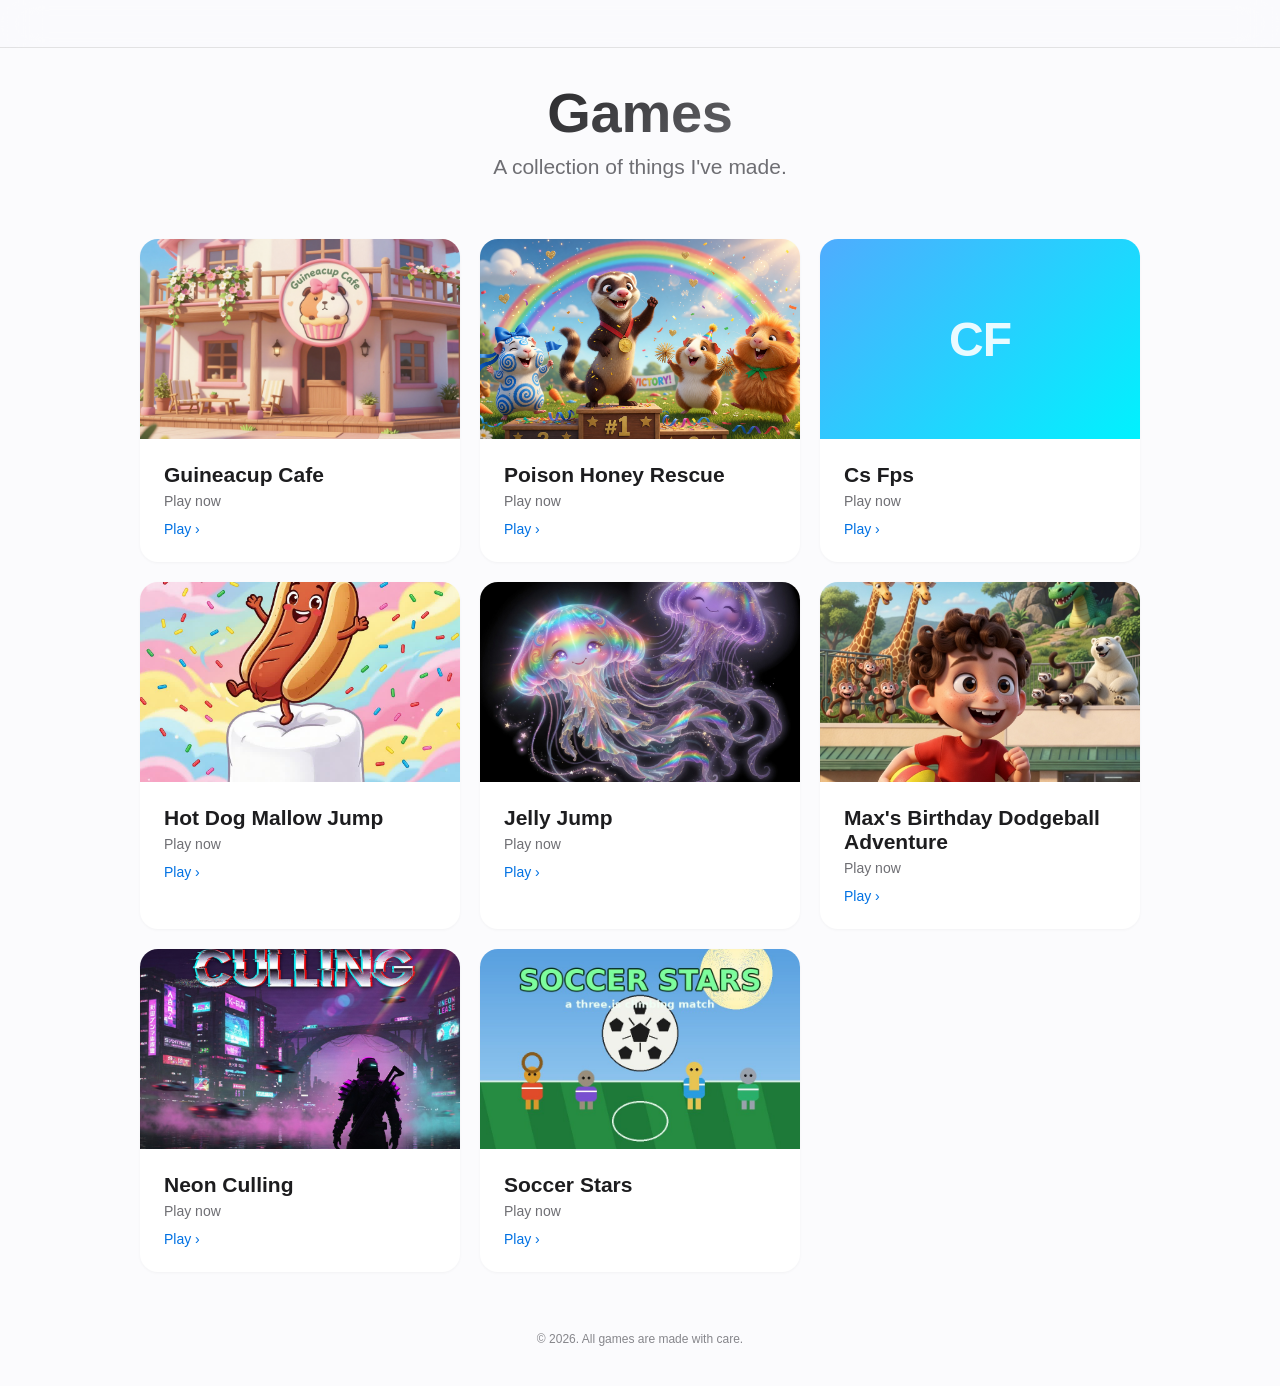
==== index.html @ dd81d16c "Auto-update game index" ====
<!DOCTYPE html>
<html lang="en">
<head>
    <meta charset="UTF-8">
    <meta name="viewport" content="width=device-width, initial-scale=1.0">
    <title>Games</title>
    <style>
        * { margin: 0; padding: 0; box-sizing: border-box; }
        body {
            font-family: -apple-system, BlinkMacSystemFont, "SF Pro Display", "Segoe UI", "Helvetica Neue", sans-serif;
            background: #fbfbfd;
            color: #1d1d1f;
            min-height: 100vh;
            display: flex;
            flex-direction: column;
            align-items: center;
            padding: 80px 20px 40px;
        }
        .nav {
            position: fixed; top: 0; left: 0; right: 0; height: 48px;
            background: rgba(251, 251, 253, 0.8);
            backdrop-filter: saturate(180%) blur(20px);
            -webkit-backdrop-filter: saturate(180%) blur(20px);
            border-bottom: 1px solid rgba(0,0,0,0.1);
            z-index: 1000;
        }
        .hero {
            text-align: center; margin-bottom: 60px;
            animation: fadeInUp 0.8s ease;
        }
        .hero h1 {
            font-size: 56px; font-weight: 700; letter-spacing: -0.005em;
            margin-bottom: 10px;
            background: linear-gradient(135deg, #1d1d1f 0%, #6e6e73 100%);
            -webkit-background-clip: text;
            -webkit-text-fill-color: transparent;
            background-clip: text;
        }
        .hero p { font-size: 21px; color: #6e6e73; font-weight: 400; }
        .grid {
            display: grid;
            grid-template-columns: repeat(auto-fill, minmax(300px, 1fr));
            gap: 20px; max-width: 1000px; width: 100%;
        }
        .card {
            background: #fff; border-radius: 18px; overflow: hidden;
            text-decoration: none; color: inherit;
            transition: transform 0.4s cubic-bezier(0.25, 0.1, 0.25, 1),
                        box-shadow 0.4s cubic-bezier(0.25, 0.1, 0.25, 1);
            box-shadow: 0 1px 3px rgba(0,0,0,0.04);
            animation: fadeInUp 0.8s ease backwards;
        }
        .card:nth-child(1) { animation-delay: 0.1s; }
        .card:nth-child(2) { animation-delay: 0.2s; }
        .card:nth-child(3) { animation-delay: 0.3s; }
        .card:nth-child(4) { animation-delay: 0.4s; }
        .card:nth-child(5) { animation-delay: 0.5s; }
        .card:nth-child(6) { animation-delay: 0.6s; }
        .card:hover {
            transform: translateY(-6px);
            box-shadow: 0 12px 40px rgba(0,0,0,0.12);
        }
        .card-thumb {
            width: 100%; height: 200px;
            background: linear-gradient(135deg, #667eea 0%, #764ba2 100%);
            display: flex; align-items: center; justify-content: center;
            font-size: 48px; color: rgba(255,255,255,0.9);
            font-weight: 700; letter-spacing: -0.02em;
            background-size: cover; background-position: center;
        }
        .card-body { padding: 24px; }
        .card-body h2 { font-size: 21px; font-weight: 600; margin-bottom: 6px; }
        .card-body p { font-size: 14px; color: #6e6e73; }
        .play-badge {
            display: inline-block; margin-top: 12px;
            font-size: 14px; color: #0071e3; font-weight: 500;
        }
        .footer { margin-top: 60px; font-size: 12px; color: #86868b; text-align: center; }
        @keyframes fadeInUp {
            from { opacity: 0; transform: translateY(20px); }
            to { opacity: 1; transform: translateY(0); }
        }
        @media (max-width: 640px) {
            .hero h1 { font-size: 40px; }
            .hero p { font-size: 17px; }
            .grid { grid-template-columns: 1fr; }
        }
    </style>
</head>
<body>
    <div class="nav"></div>
    <div class="hero">
        <h1>Games</h1>
        <p>A collection of things I've made.</p>
    </div>
    <div class="grid">
                <a href="GuineaCup_Cafe/" class="card">
            <div class="card-thumb" style="background-image: url('GuineaCup_Cafe/assets/2t3BMc2EtBxZfg.0 - Copy.png'); background-size: cover; background-position: center;"></div>
            <div class="card-body">
                <h2>Guineacup Cafe</h2>
                <p>Play now</p>
                <span class="play-badge">Play &rsaquo;</span>
            </div>
        </a>
                <a href="Poison_Honey_Rescue/" class="card">
            <div class="card-thumb" style="background-image: url('Poison_Honey_Rescue/assets/TgjVPK19sD0xbh.3.png'); background-size: cover; background-position: center;"></div>
            <div class="card-body">
                <h2>Poison Honey Rescue</h2>
                <p>Play now</p>
                <span class="play-badge">Play &rsaquo;</span>
            </div>
        </a>
                <a href="cs-fps/" class="card">
            <div class="card-thumb" style="background: linear-gradient(135deg, #4facfe, #00f2fe);">CF</div>
            <div class="card-body">
                <h2>Cs Fps</h2>
                <p>Play now</p>
                <span class="play-badge">Play &rsaquo;</span>
            </div>
        </a>
                <a href="hot-dog-mallow-jump/" class="card">
            <div class="card-thumb" style="background-image: url('hot-dog-mallow-jump/assets/thumb.jpg'); background-size: cover; background-position: center;"></div>
            <div class="card-body">
                <h2>Hot Dog Mallow Jump</h2>
                <p>Play now</p>
                <span class="play-badge">Play &rsaquo;</span>
            </div>
        </a>
                <a href="jelly-jump/" class="card">
            <div class="card-thumb" style="background-image: url('jelly-jump/assets/bg_jellies.jpeg'); background-size: cover; background-position: center;"></div>
            <div class="card-body">
                <h2>Jelly Jump</h2>
                <p>Play now</p>
                <span class="play-badge">Play &rsaquo;</span>
            </div>
        </a>
                <a href="maxs-birthday-dodgeball/" class="card">
            <div class="card-thumb" style="background-image: url('maxs-birthday-dodgeball/assets/thumbnail.png'); background-size: cover; background-position: center;"></div>
            <div class="card-body">
                <h2>Max's Birthday Dodgeball Adventure</h2>
                <p>Play now</p>
                <span class="play-badge">Play &rsaquo;</span>
            </div>
        </a>
                <a href="neon-culling/" class="card">
            <div class="card-thumb" style="background-image: url('neon-culling/assets/VeniceAI_NDfgHcP.jpeg'); background-size: cover; background-position: center;"></div>
            <div class="card-body">
                <h2>Neon Culling</h2>
                <p>Play now</p>
                <span class="play-badge">Play &rsaquo;</span>
            </div>
        </a>
                <a href="soccer-stars/" class="card">
            <div class="card-thumb" style="background-image: url('soccer-stars/assets/thumbnail.jpg'); background-size: cover; background-position: center;"></div>
            <div class="card-body">
                <h2>Soccer Stars</h2>
                <p>Play now</p>
                <span class="play-badge">Play &rsaquo;</span>
            </div>
        </a>
              </div>
    <div class="footer">
        &copy; 2026. All games are made with care.
    </div>
</body>
</html>
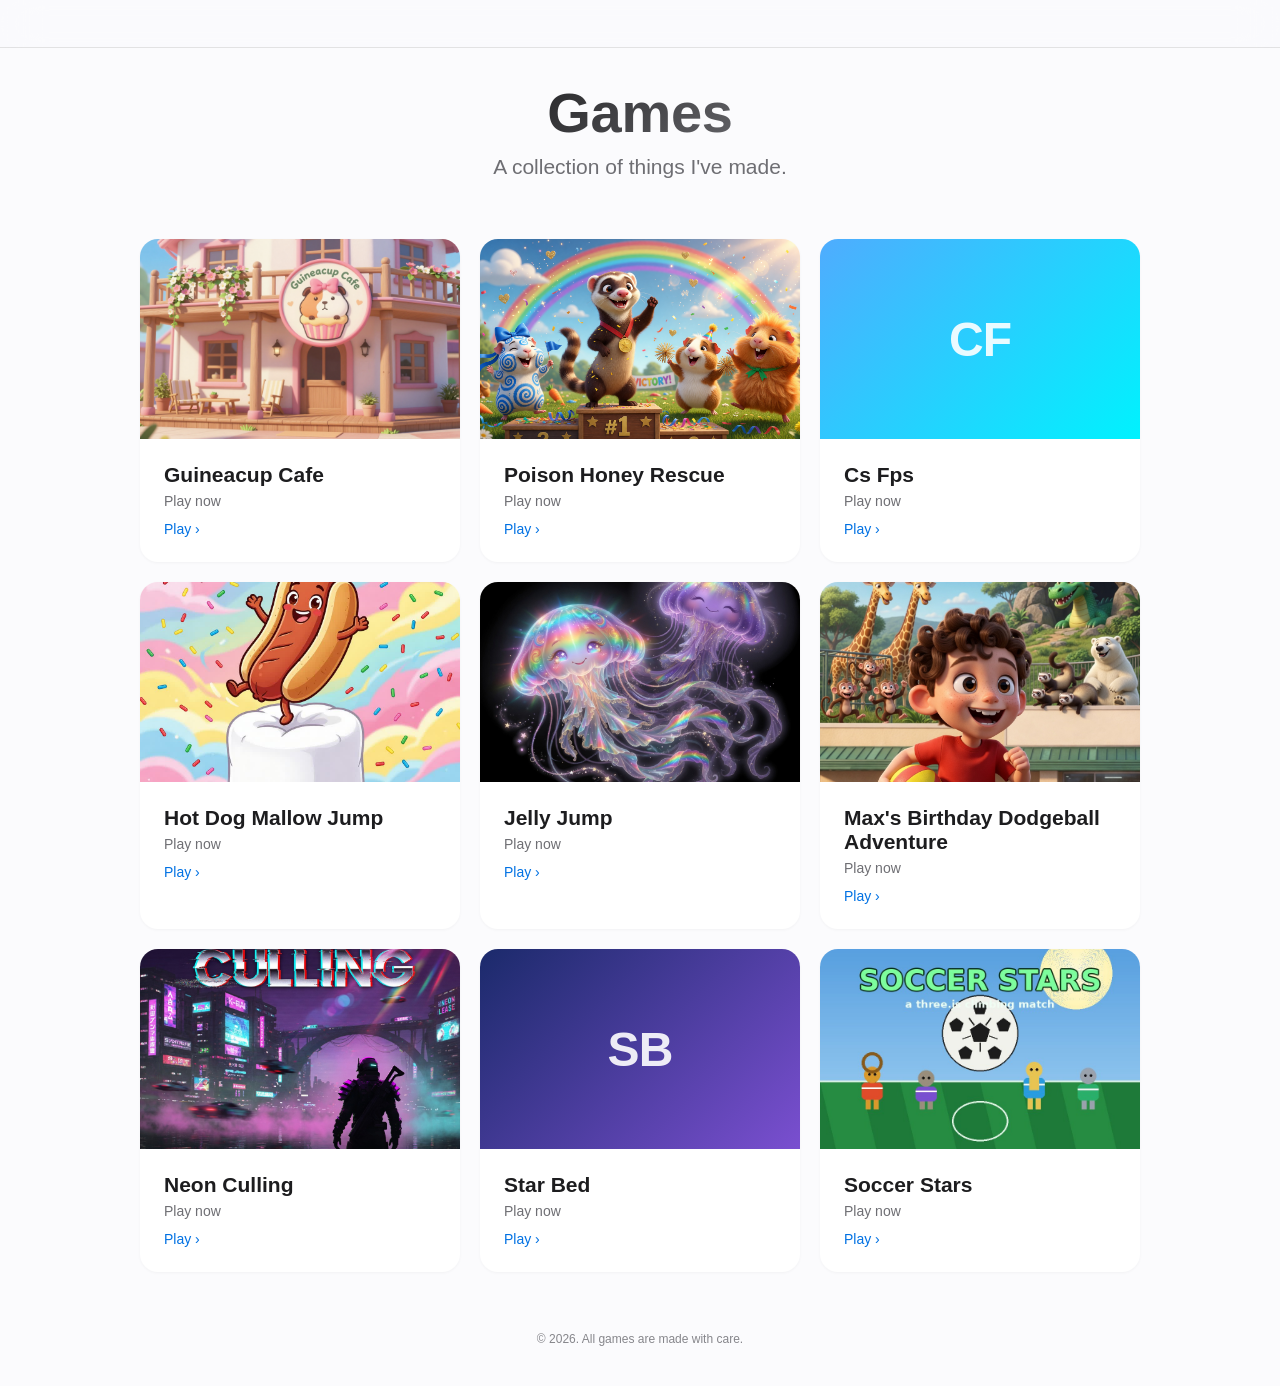
==== commit 26273d95: "Add Star Bed: cozy space critter-catching game for kids" ====
--- a/index.html
+++ b/index.html
@@ -150,6 +150,14 @@
                 <span class="play-badge">Play &rsaquo;</span>
             </div>
         </a>
+                <a href="star-bed/" class="card">
+            <div class="card-thumb" style="background: linear-gradient(135deg, #1b2a6b, #7a4fd0);">SB</div>
+            <div class="card-body">
+                <h2>Star Bed</h2>
+                <p>Play now</p>
+                <span class="play-badge">Play &rsaquo;</span>
+            </div>
+        </a>
                 <a href="soccer-stars/" class="card">
             <div class="card-thumb" style="background-image: url('soccer-stars/assets/thumbnail.jpg'); background-size: cover; background-position: center;"></div>
             <div class="card-body">
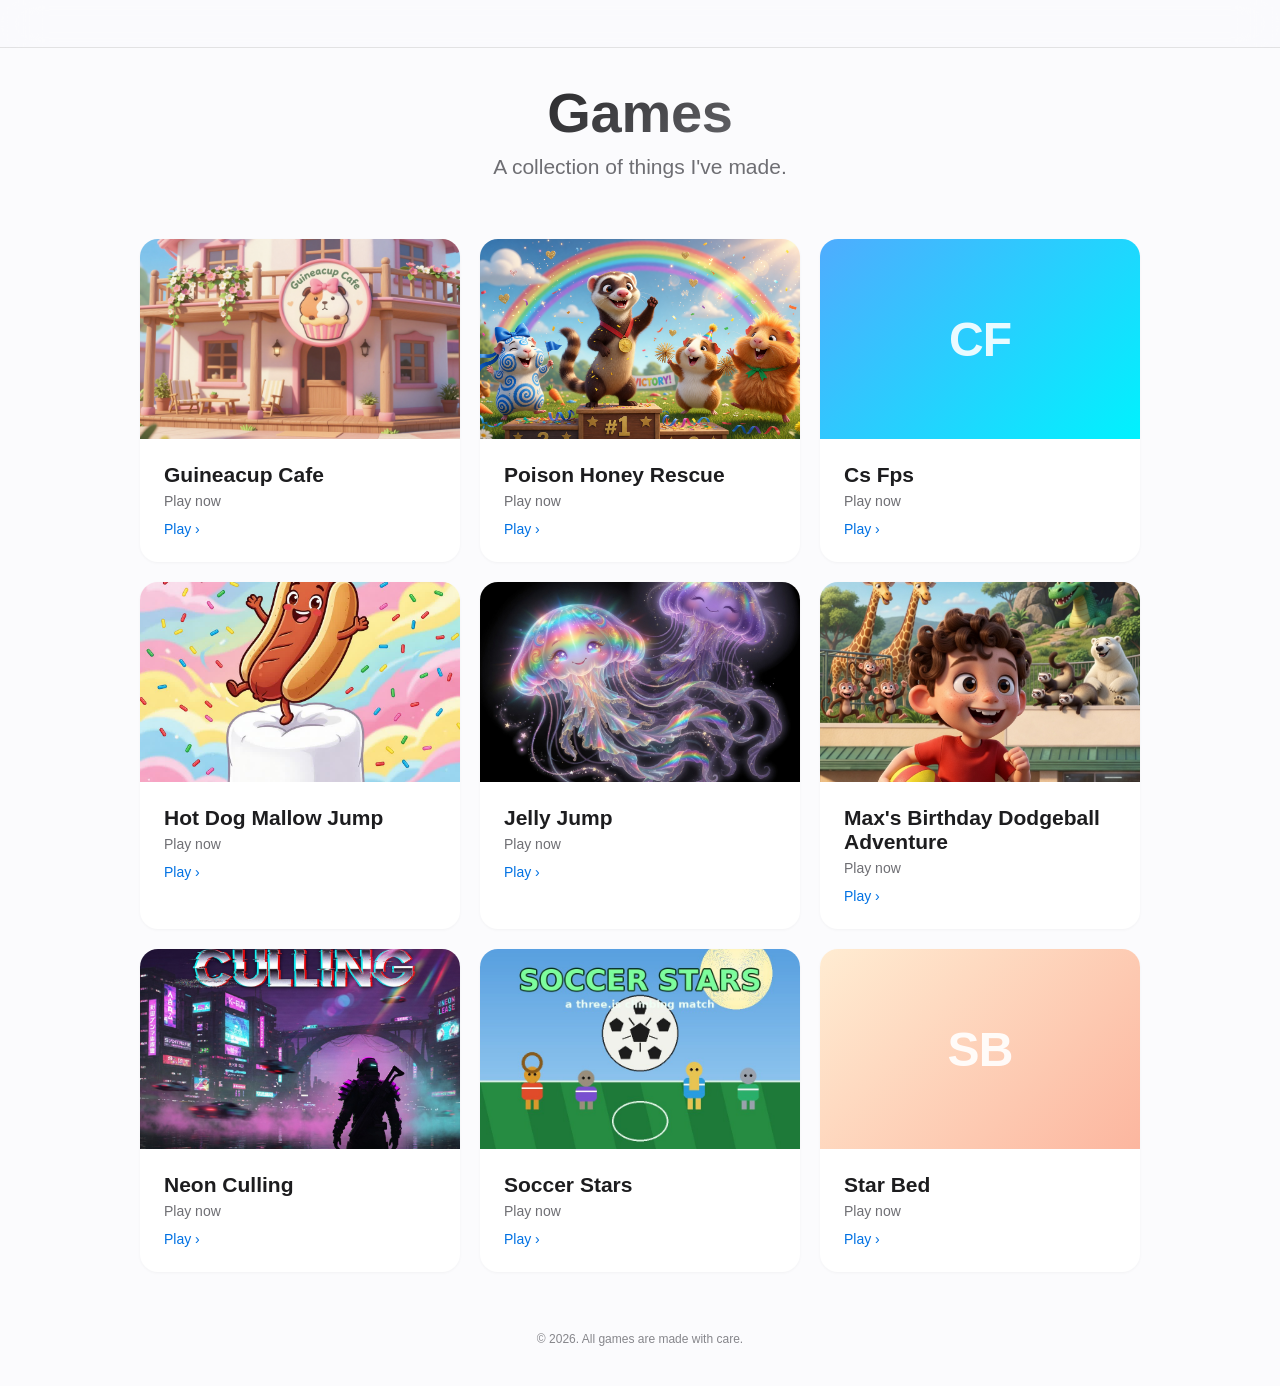
==== commit f7fb7b73: "Auto-update game index" ====
--- a/index.html
+++ b/index.html
@@ -150,18 +150,18 @@
                 <span class="play-badge">Play &rsaquo;</span>
             </div>
         </a>
-                <a href="star-bed/" class="card">
-            <div class="card-thumb" style="background: linear-gradient(135deg, #1b2a6b, #7a4fd0);">SB</div>
+                <a href="soccer-stars/" class="card">
+            <div class="card-thumb" style="background-image: url('soccer-stars/assets/thumbnail.jpg'); background-size: cover; background-position: center;"></div>
             <div class="card-body">
-                <h2>Star Bed</h2>
+                <h2>Soccer Stars</h2>
                 <p>Play now</p>
                 <span class="play-badge">Play &rsaquo;</span>
             </div>
         </a>
-                <a href="soccer-stars/" class="card">
-            <div class="card-thumb" style="background-image: url('soccer-stars/assets/thumbnail.jpg'); background-size: cover; background-position: center;"></div>
+                <a href="star-bed/" class="card">
+            <div class="card-thumb" style="background: linear-gradient(135deg, #ffecd2, #fcb69f);">SB</div>
             <div class="card-body">
-                <h2>Soccer Stars</h2>
+                <h2>Star Bed</h2>
                 <p>Play now</p>
                 <span class="play-badge">Play &rsaquo;</span>
             </div>
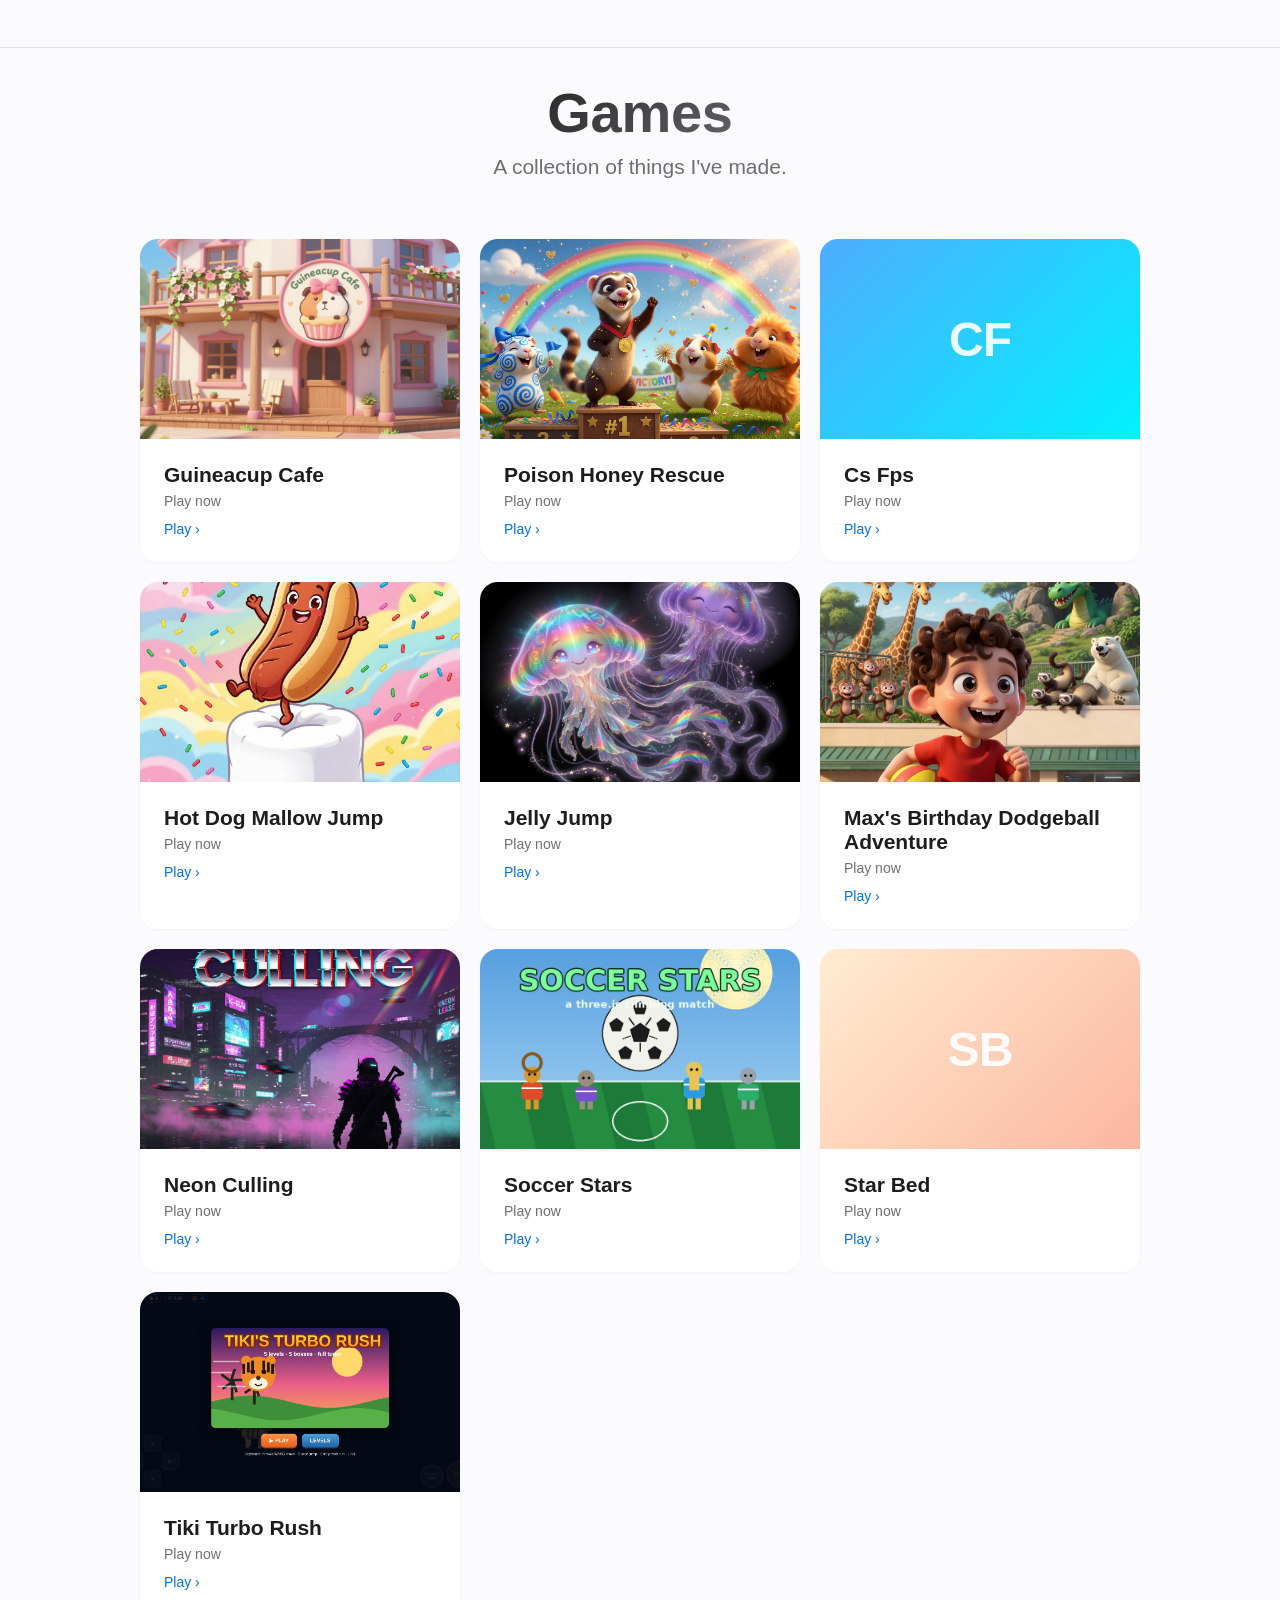
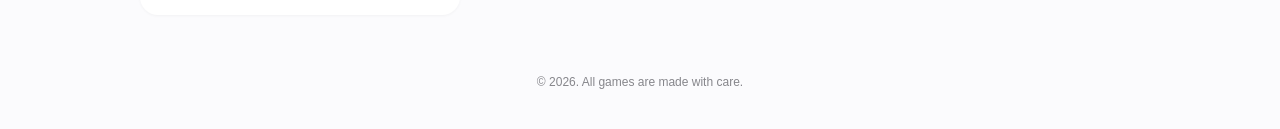
==== commit e94bb8a1: "Auto-update game index" ====
--- a/index.html
+++ b/index.html
@@ -166,6 +166,14 @@
                 <span class="play-badge">Play &rsaquo;</span>
             </div>
         </a>
+                <a href="tiki-turbo-rush/" class="card">
+            <div class="card-thumb" style="background-image: url('tiki-turbo-rush/assets/tiki-banner.png'); background-size: cover; background-position: center;"></div>
+            <div class="card-body">
+                <h2>Tiki Turbo Rush</h2>
+                <p>Play now</p>
+                <span class="play-badge">Play &rsaquo;</span>
+            </div>
+        </a>
               </div>
     <div class="footer">
         &copy; 2026. All games are made with care.
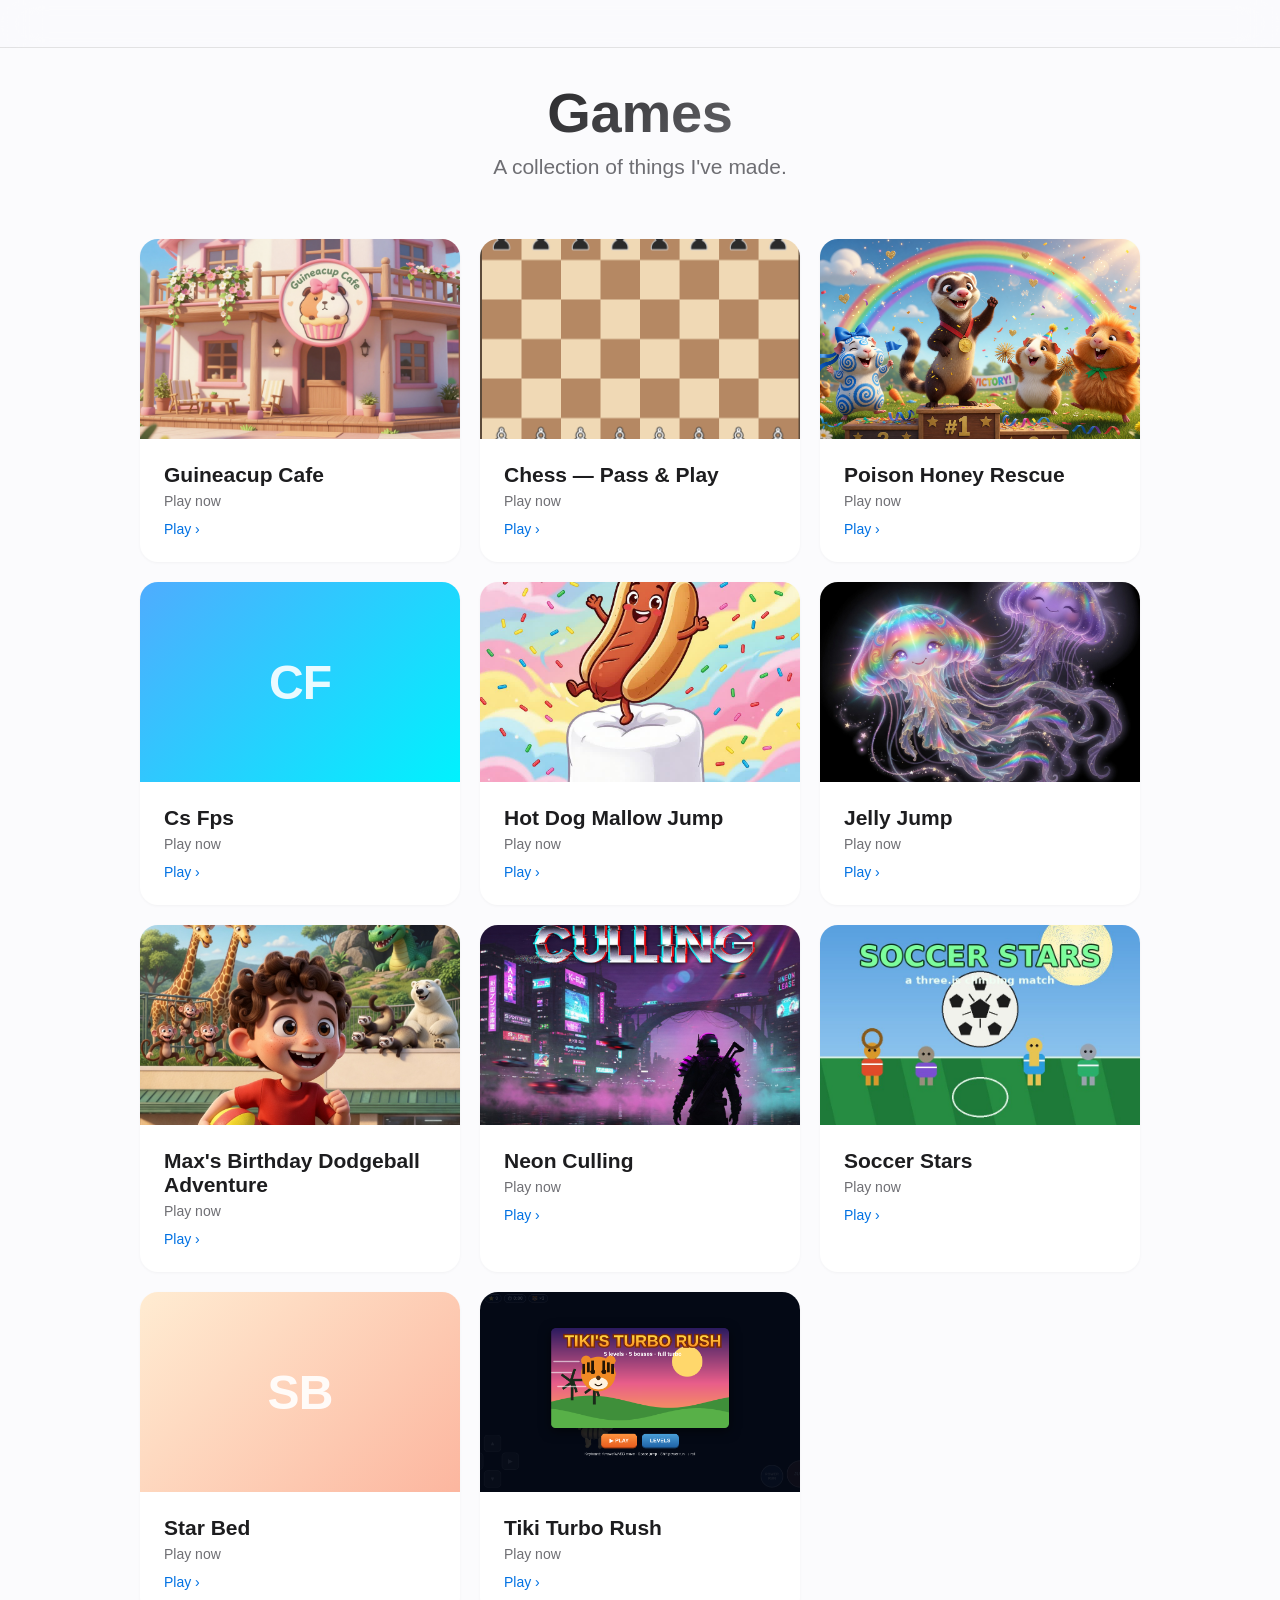
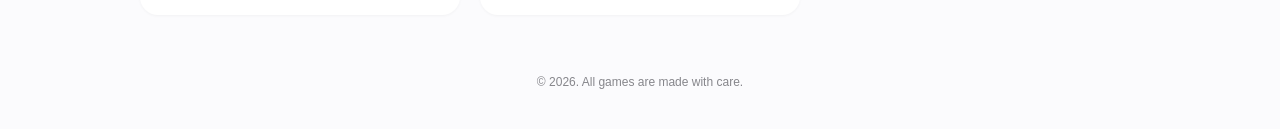
==== commit 0a7b7785: "Add Chess — Pass & Play: full-rules mobile chess game" ====
--- a/index.html
+++ b/index.html
@@ -102,7 +102,15 @@
                 <span class="play-badge">Play &rsaquo;</span>
             </div>
         </a>
-                <a href="Poison_Honey_Rescue/" class="card">
+        <a href="chess/" class="card">
+            <div class="card-thumb" style="background-image: url('chess/assets/preview.png'); background-size: cover; background-position: center;"></div>
+            <div class="card-body">
+                <h2>Chess — Pass &amp; Play</h2>
+                <p>Play now</p>
+                <span class="play-badge">Play &rsaquo;</span>
+            </div>
+        </a>
+                        <a href="Poison_Honey_Rescue/" class="card">
             <div class="card-thumb" style="background-image: url('Poison_Honey_Rescue/assets/TgjVPK19sD0xbh.3.png'); background-size: cover; background-position: center;"></div>
             <div class="card-body">
                 <h2>Poison Honey Rescue</h2>
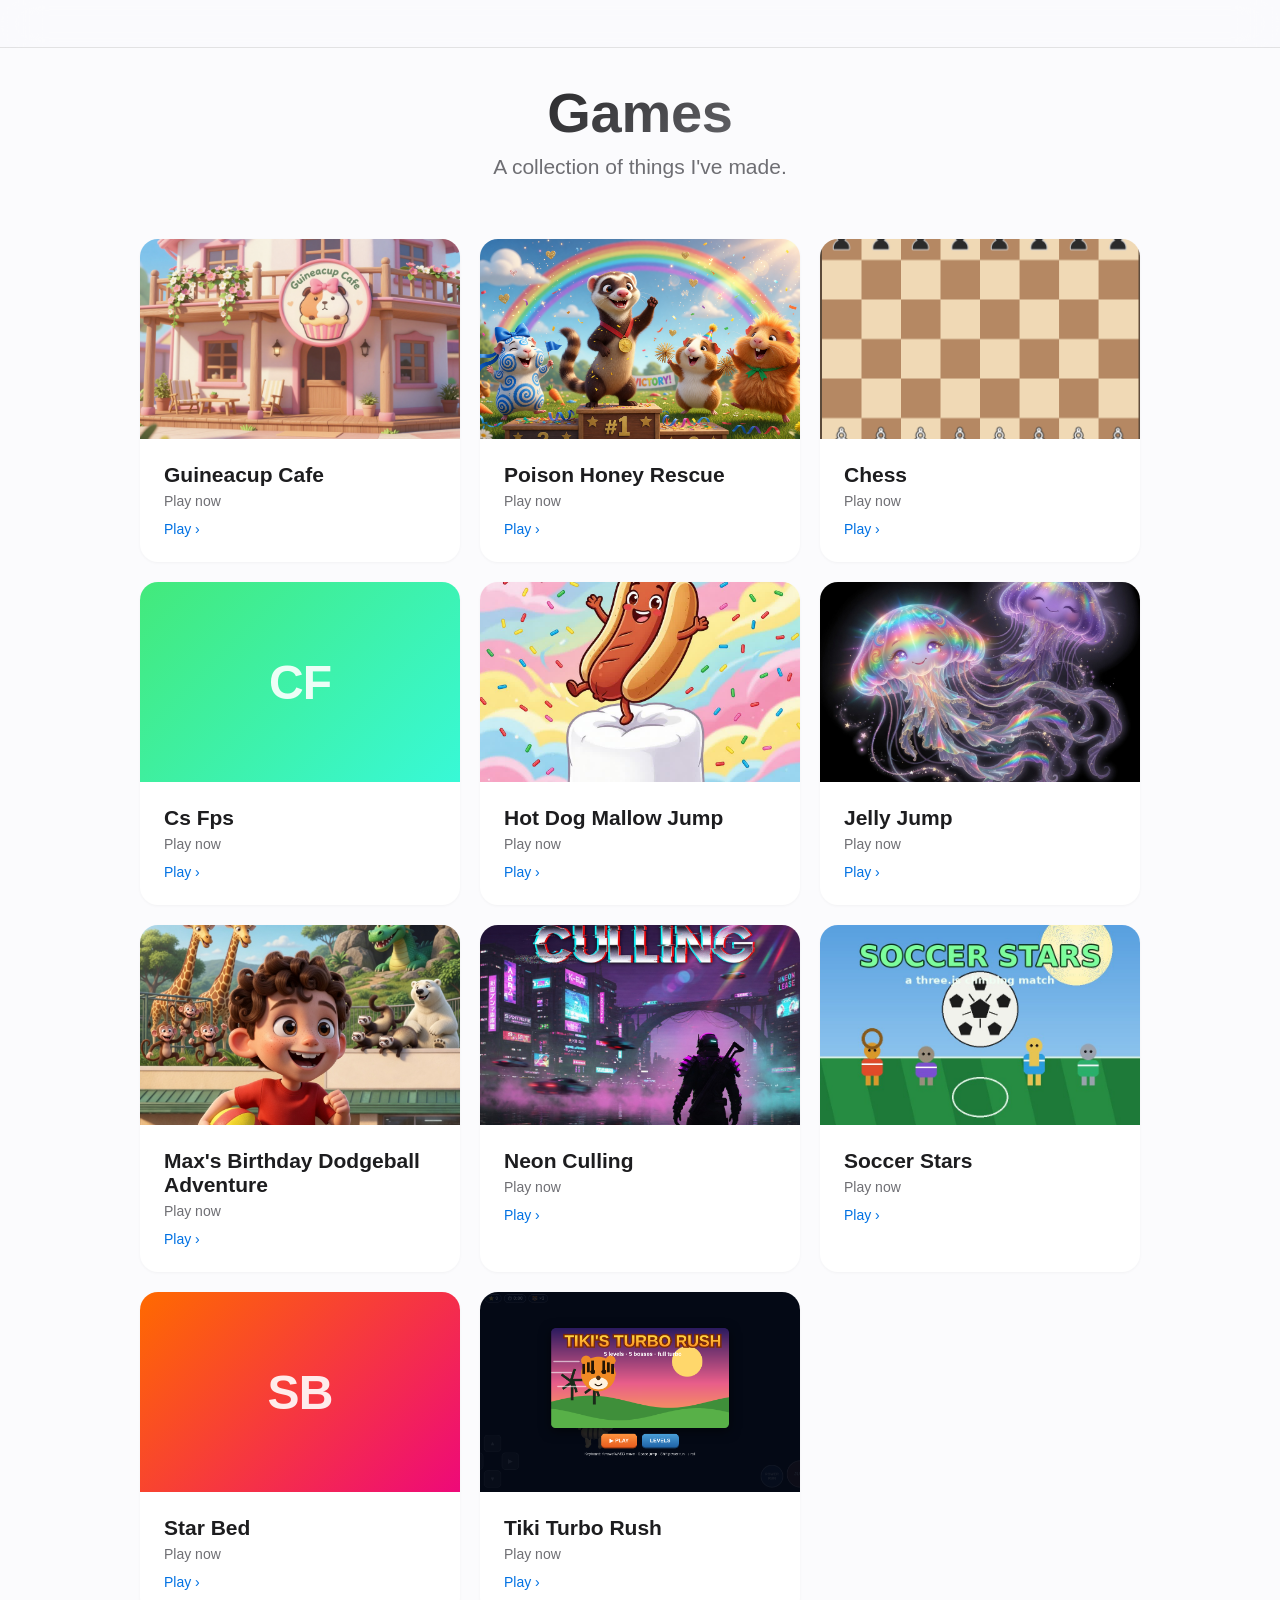
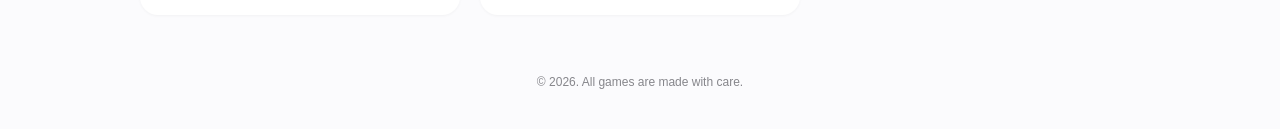
==== commit e2561eab: "Auto-update game index" ====
--- a/index.html
+++ b/index.html
@@ -102,15 +102,7 @@
                 <span class="play-badge">Play &rsaquo;</span>
             </div>
         </a>
-        <a href="chess/" class="card">
-            <div class="card-thumb" style="background-image: url('chess/assets/preview.png'); background-size: cover; background-position: center;"></div>
-            <div class="card-body">
-                <h2>Chess — Pass &amp; Play</h2>
-                <p>Play now</p>
-                <span class="play-badge">Play &rsaquo;</span>
-            </div>
-        </a>
-                        <a href="Poison_Honey_Rescue/" class="card">
+                <a href="Poison_Honey_Rescue/" class="card">
             <div class="card-thumb" style="background-image: url('Poison_Honey_Rescue/assets/TgjVPK19sD0xbh.3.png'); background-size: cover; background-position: center;"></div>
             <div class="card-body">
                 <h2>Poison Honey Rescue</h2>
@@ -118,8 +110,16 @@
                 <span class="play-badge">Play &rsaquo;</span>
             </div>
         </a>
+                <a href="chess/" class="card">
+            <div class="card-thumb" style="background-image: url('chess/assets/preview.png'); background-size: cover; background-position: center;"></div>
+            <div class="card-body">
+                <h2>Chess</h2>
+                <p>Play now</p>
+                <span class="play-badge">Play &rsaquo;</span>
+            </div>
+        </a>
                 <a href="cs-fps/" class="card">
-            <div class="card-thumb" style="background: linear-gradient(135deg, #4facfe, #00f2fe);">CF</div>
+            <div class="card-thumb" style="background: linear-gradient(135deg, #43e97b, #38f9d7);">CF</div>
             <div class="card-body">
                 <h2>Cs Fps</h2>
                 <p>Play now</p>
@@ -167,7 +167,7 @@
             </div>
         </a>
                 <a href="star-bed/" class="card">
-            <div class="card-thumb" style="background: linear-gradient(135deg, #ffecd2, #fcb69f);">SB</div>
+            <div class="card-thumb" style="background: linear-gradient(135deg, #ff6a00, #ee0979);">SB</div>
             <div class="card-body">
                 <h2>Star Bed</h2>
                 <p>Play now</p>
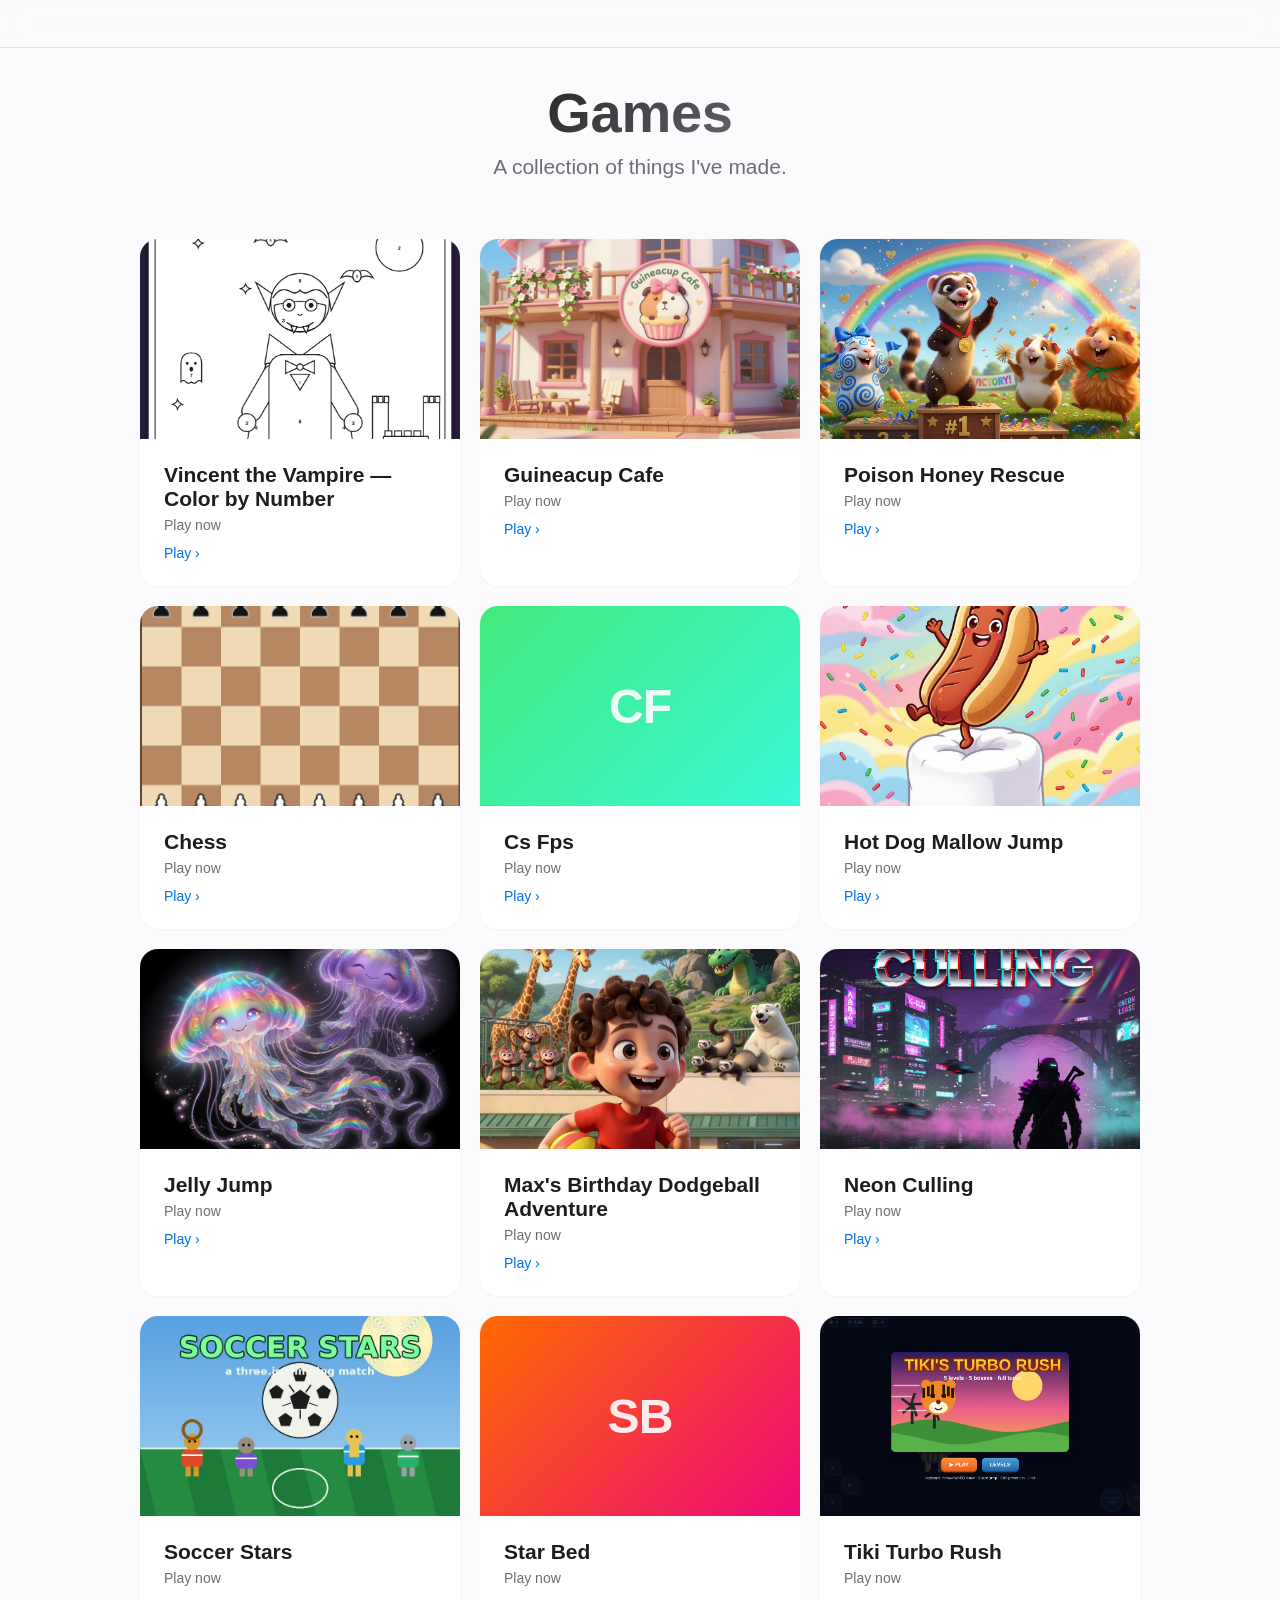
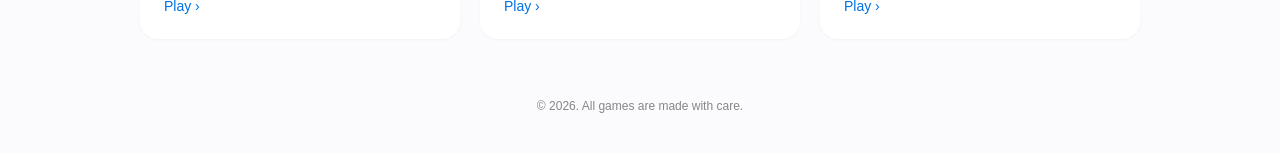
==== commit 16650a51: "Add Vincent the Vampire color-by-number game" ====
--- a/index.html
+++ b/index.html
@@ -94,6 +94,14 @@
         <p>A collection of things I've made.</p>
     </div>
     <div class="grid">
+                <a href="vincent-vampire/" class="card">
+            <div class="card-thumb" style="background-image: url('vincent-vampire/assets/preview.png'); background-size: cover; background-position: center;"></div>
+            <div class="card-body">
+                <h2>Vincent the Vampire — Color by Number</h2>
+                <p>Play now</p>
+                <span class="play-badge">Play &rsaquo;</span>
+            </div>
+        </a>
                 <a href="GuineaCup_Cafe/" class="card">
             <div class="card-thumb" style="background-image: url('GuineaCup_Cafe/assets/2t3BMc2EtBxZfg.0 - Copy.png'); background-size: cover; background-position: center;"></div>
             <div class="card-body">
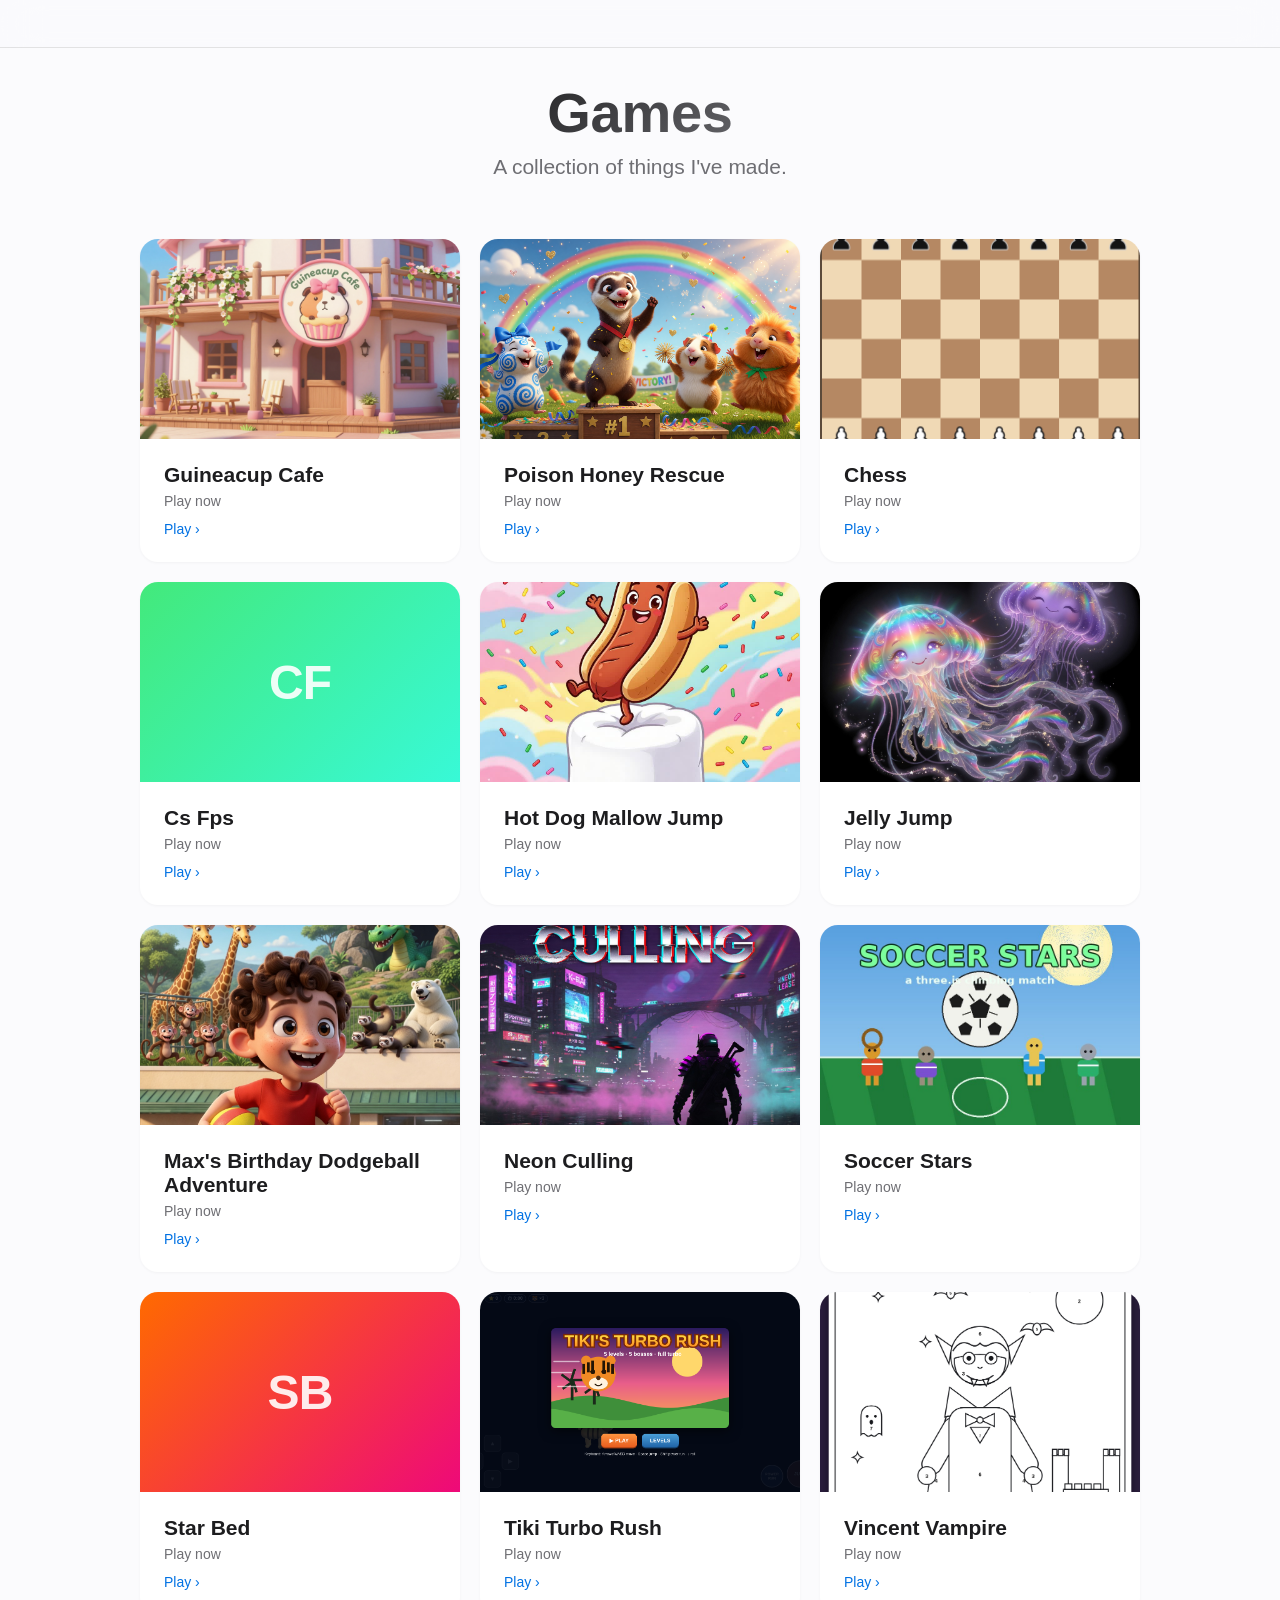
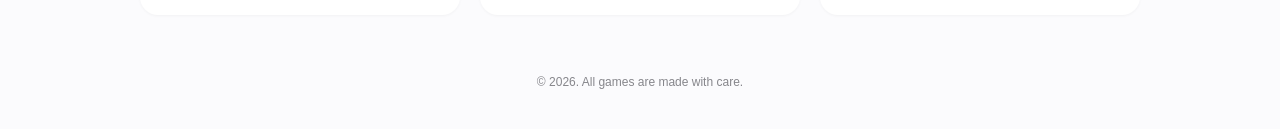
==== commit 5cc1b3c4: "Auto-update game index" ====
--- a/index.html
+++ b/index.html
@@ -94,14 +94,6 @@
         <p>A collection of things I've made.</p>
     </div>
     <div class="grid">
-                <a href="vincent-vampire/" class="card">
-            <div class="card-thumb" style="background-image: url('vincent-vampire/assets/preview.png'); background-size: cover; background-position: center;"></div>
-            <div class="card-body">
-                <h2>Vincent the Vampire — Color by Number</h2>
-                <p>Play now</p>
-                <span class="play-badge">Play &rsaquo;</span>
-            </div>
-        </a>
                 <a href="GuineaCup_Cafe/" class="card">
             <div class="card-thumb" style="background-image: url('GuineaCup_Cafe/assets/2t3BMc2EtBxZfg.0 - Copy.png'); background-size: cover; background-position: center;"></div>
             <div class="card-body">
@@ -190,6 +182,14 @@
                 <span class="play-badge">Play &rsaquo;</span>
             </div>
         </a>
+                <a href="vincent-vampire/" class="card">
+            <div class="card-thumb" style="background-image: url('vincent-vampire/assets/preview.png'); background-size: cover; background-position: center;"></div>
+            <div class="card-body">
+                <h2>Vincent Vampire</h2>
+                <p>Play now</p>
+                <span class="play-badge">Play &rsaquo;</span>
+            </div>
+        </a>
               </div>
     <div class="footer">
         &copy; 2026. All games are made with care.
